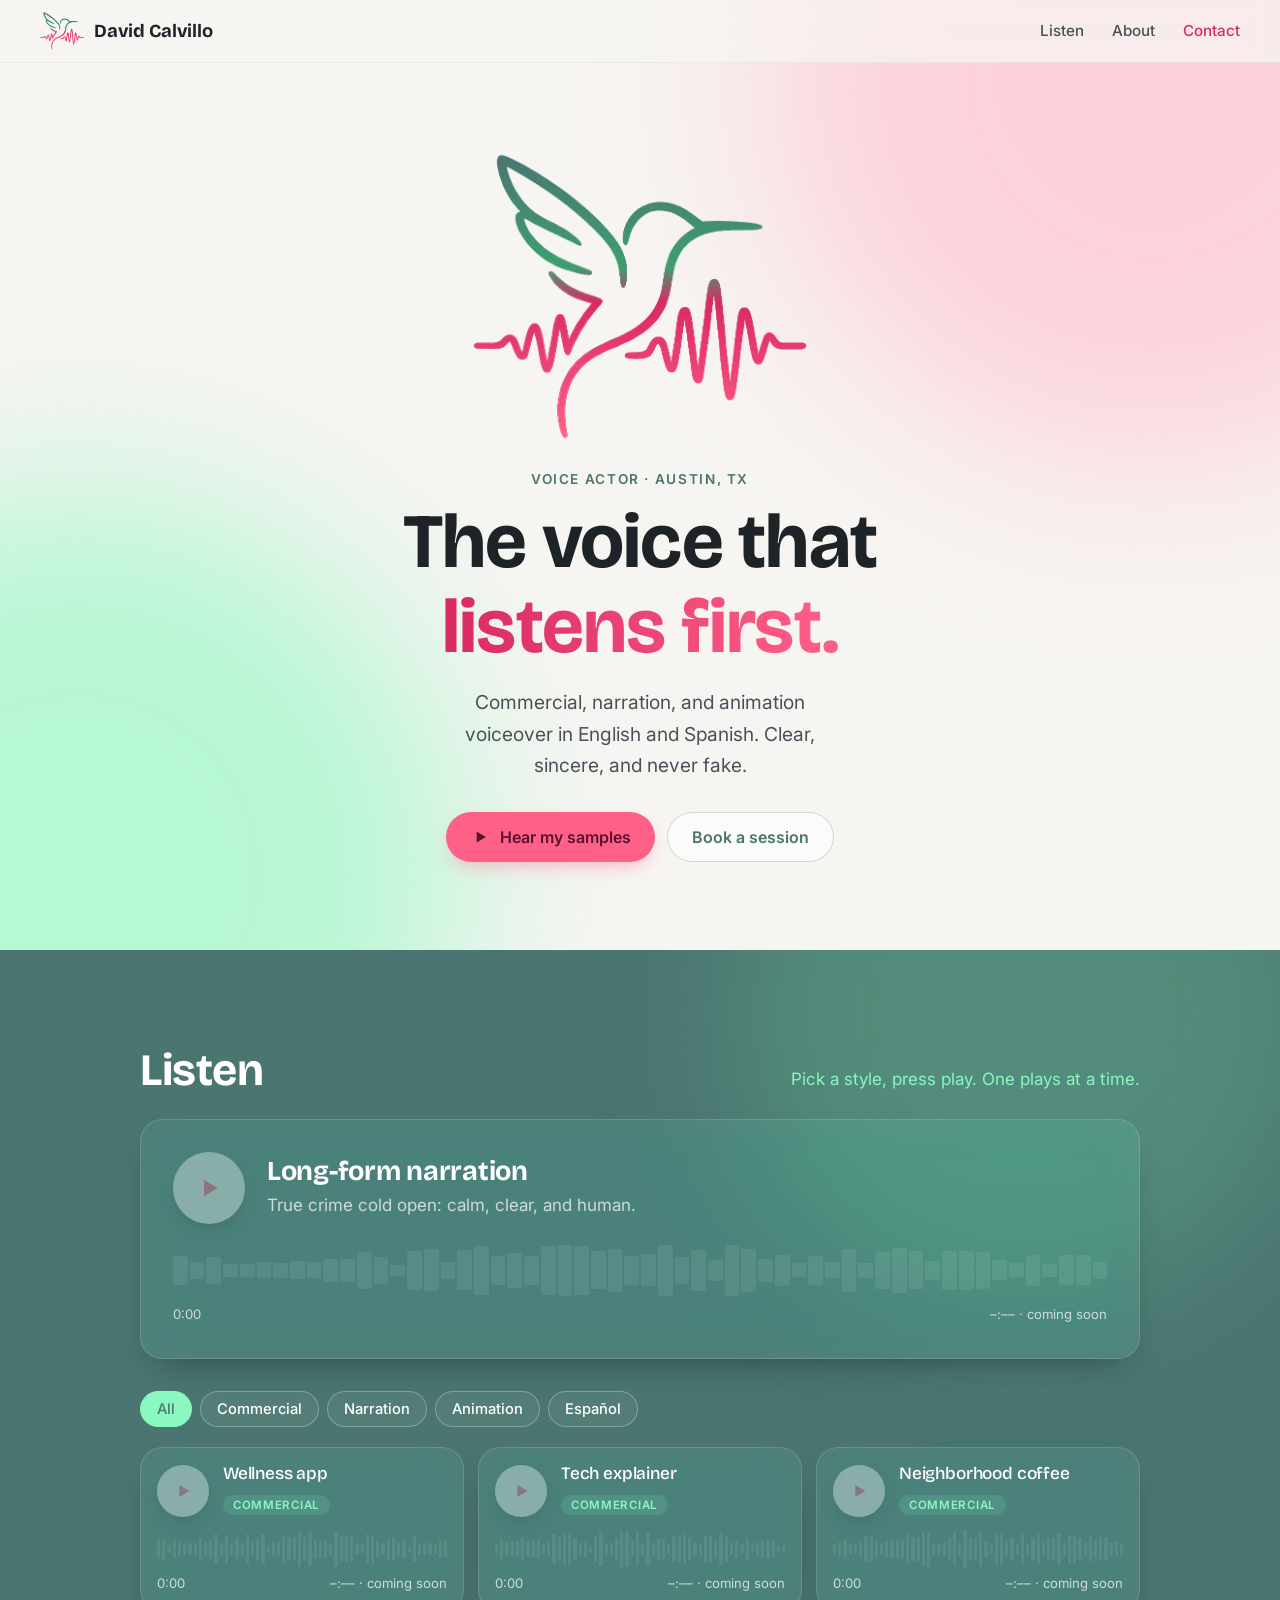
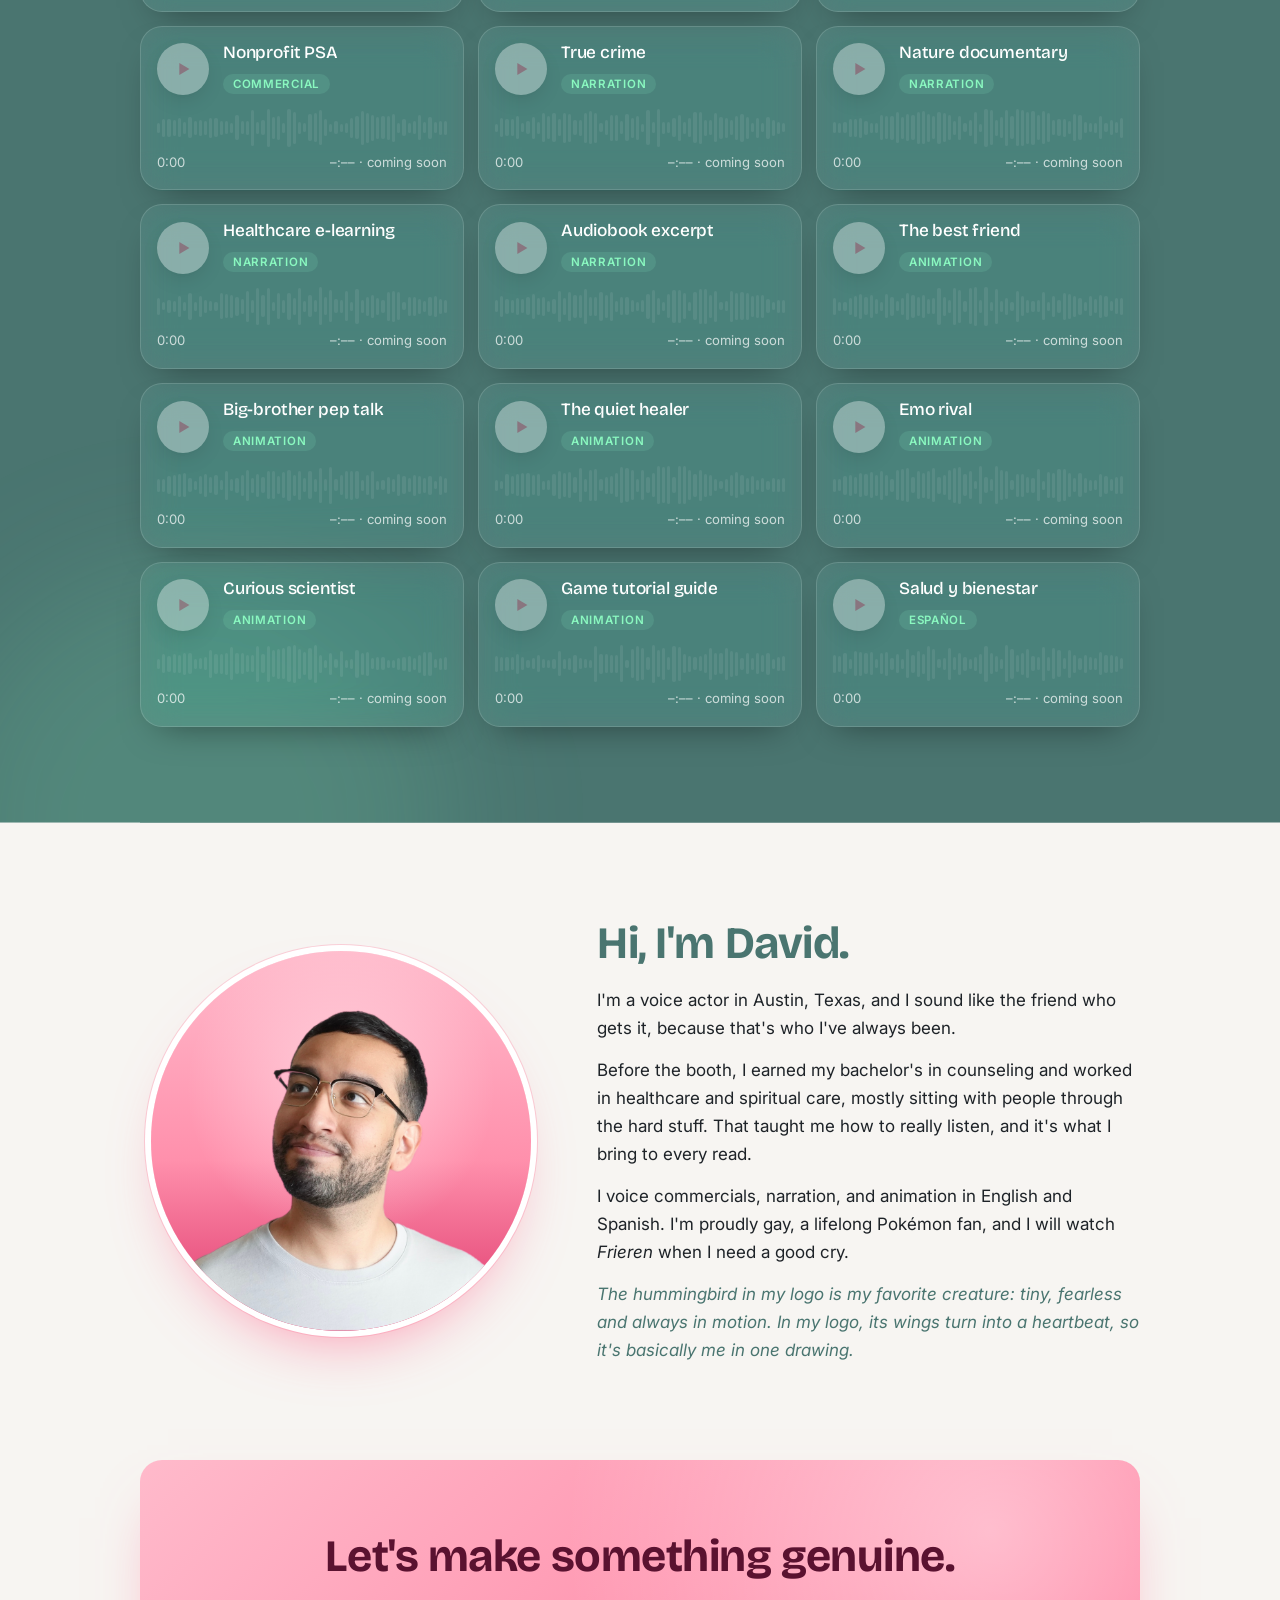
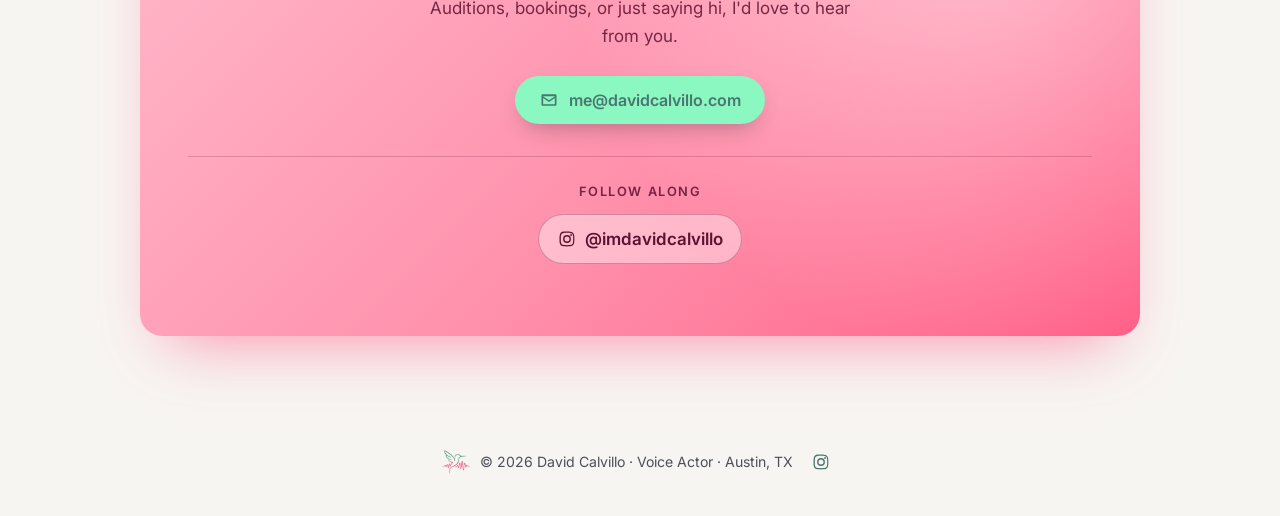
==== index.html @ 7beb2aa4 "First version of website" ====
<!doctype html>
<html lang="en">
<head>
  <meta charset="utf-8">
  <meta name="viewport" content="width=device-width, initial-scale=1">
  <title>David Calvillo | Voice Actor</title>
  <meta name="description" content="David Calvillo is a voice actor in Austin, TX for animation, narration and commercials, in English and Spanish. The voice that listens first.">
  <meta name="theme-color" content="#F7F5F2">
  <link rel="icon" href="images/logo-mask.png">
  <link rel="preconnect" href="https://fonts.googleapis.com">
  <link rel="preconnect" href="https://fonts.gstatic.com" crossorigin>
  <link href="https://fonts.googleapis.com/css2?family=Bricolage+Grotesque:opsz,wght@12..96,500;12..96,700&family=Inter:wght@400;500;600&display=swap" rel="stylesheet">
  <link rel="stylesheet" href="styles.css">
</head>
<body>
  <div class="glow glow-pink" aria-hidden="true"></div>
  <div class="glow glow-green" aria-hidden="true"></div>

  <header class="site-header">
    <a class="brand" href="#top" aria-label="David Calvillo, home">
      <span class="logo logo-small" aria-hidden="true"></span>
      <span class="brand-name">David Calvillo</span>
    </a>
    <nav class="nav" aria-label="Main">
      <a href="#listen">Listen</a>
      <a href="#about">About</a>
      <a href="#contact" class="nav-cta">Contact</a>
    </nav>
  </header>

  <main id="top">
    <!-- HERO -->
    <section class="hero">
      <span class="logo logo-hero" role="img" aria-label="Hummingbird logo whose wings turn into a heartbeat line"></span>
      <p class="eyebrow">Voice actor · <span data-site="location">Austin, TX</span></p>
      <h1>The voice that<br><span class="accent">listens first.</span></h1>
      <p class="lede">Commercial, narration, and animation voiceover in English and Spanish. Clear, sincere, and never fake.</p>
      <div class="hero-actions">
        <a class="btn btn-primary" href="#listen">
          <svg viewBox="0 0 24 24" aria-hidden="true"><path d="M8 5.5v13l11-6.5z"/></svg>
          Hear my samples
        </a>
        <a class="btn btn-ghost" href="#contact">Book a session</a>
      </div>
    </section>

    <!-- LISTEN -->
    <section id="listen" class="section band">
      <div class="section-head">
        <h2>Listen</h2>
        <p>Pick a style, press play. One plays at a time.</p>
      </div>

      <article class="featured glass" id="featured"></article>

      <div class="filters" role="group" aria-label="Filter samples by style" id="filters"></div>
      <ul class="sample-grid" id="sample-grid"></ul>
    </section>

    <!-- ABOUT -->
    <section id="about" class="section about">
      <div class="about-photo">
        <img src="images/headshot-cutout.png" alt="David Calvillo smiling and looking up, wearing glasses and a light gray t-shirt" onerror="this.closest('.about-photo').classList.add('no-photo')">
        <span class="logo logo-photo" aria-hidden="true"></span>
      </div>
      <div class="about-copy">
        <h2>Hi, I'm David.</h2>
        <p>I'm a voice actor in Austin, Texas, and I sound like the friend who gets it, because that's who I've always been.</p>
        <p>Before the booth, I earned my bachelor's in counseling and worked in healthcare and spiritual care, mostly sitting with people through the hard stuff. That taught me how to really listen, and it's what I bring to every read.</p>
        <p>I voice commercials, narration, and animation in English and Spanish. I'm proudly gay, a lifelong Pokémon fan, and I will watch <em>Frieren</em> when I need a good cry.</p>
        <p class="about-note">The hummingbird in my logo is my favorite creature: tiny, fearless and always in motion. In my logo, its wings turn into a heartbeat, so it's basically me in one drawing.</p>
      </div>
    </section>

    <!-- CONTACT -->
    <section id="contact" class="section contact glass">
      <h2>Let's make something genuine.</h2>
      <p>Auditions, bookings, or just saying hi, I'd love to hear from you.</p>
      <a class="btn btn-primary" data-site="email-link" href="mailto:me@davidcalvillo.com">
        <svg viewBox="0 0 24 24" aria-hidden="true"><path d="M3 6.5A1.5 1.5 0 0 1 4.5 5h15A1.5 1.5 0 0 1 21 6.5v11a1.5 1.5 0 0 1-1.5 1.5h-15A1.5 1.5 0 0 1 3 17.5zm2 .9v.3l7 4.6 7-4.6v-.3zM19 9.7l-7 4.6-7-4.6v7.3h14z"/></svg>
        <span data-site="email">me@davidcalvillo.com</span>
      </a>

      <div class="socials">
        <p class="socials-label">Follow along</p>
        <ul class="social-links" id="social-links"></ul>
      </div>
    </section>
  </main>

  <footer class="site-footer">
    <span class="logo logo-tiny" aria-hidden="true"></span>
    <p>© <span id="year"></span> David Calvillo · Voice Actor · <span data-site="location">Austin, TX</span></p>
    <ul class="social-links social-links-icons" id="footer-social-links"></ul>
  </footer>

  <script src="player.js"></script>
</body>
</html>
---- styles.css ----
/* ============ Brand tokens ============ */
/* David's palette: #8AF8C0 seafoam, #70CF9E mid green, #FFBACB blush, #FF90AC mid pink,
   #FF6088 hot pink, with #4A7570 as the one dark green. */
:root {
  --berry: #D92A62;        /* deeper pink for text and thin lines (headline, logo heartbeat) */
  --berry-deep: #B81F51;
  --hot: #FF6088;          /* hot pink */
  --hot-light: #FF90AC;    /* mid pink */
  --rose: #FFBACB;         /* blush */
  --evergreen: #4A7570;    /* the dark green: headings, logo bird */
  --evergreen-deep: #4A7570;
  --sage: #4A7570;
  --mint: #8AF8C0;         /* seafoam */
  --logo-mid: #3E9E70;
  --glow-pink: #FFBACB;
  --glow-green: #8AF8C0;
  --photo-top: #FFBACB;
  --photo-mid: #FF90AC;
  --note-color: #4A7570;
  --frost: #F7F5F2;        /* page background */
  --ink: #1E2328;          /* body text */
  --ink-soft: #4A5058;

  /* Main buttons: hot pink with dark plum text */
  --btn-bg: #FF6088;
  --btn-text: #5A1230;
  --btn-hover: #FF90AC;

  /* Listen band: deep green with seafoam and pink glowing on it */
  --band-bg: #4A7570;
  --band-text: #fff;
  --band-soft: rgba(255, 255, 255, 0.72);
  --band-muted: #8AF8C0;
  --band-card: rgba(255, 255, 255, 0.07);
  --band-card-border: rgba(255, 255, 255, 0.14);
  --band-card-shadow: 0 16px 36px -20px rgba(0, 0, 0, 0.5);
  --band-tag-bg: rgba(138, 248, 192, 0.12);
  --band-play: #FFFFFF;    /* white play buttons with a hot pink icon */
  --band-play-text: #FF6088;
  --band-play-hover: #FFE3EA;
  --band-play-shadow: rgba(0, 0, 0, 0.45);
  --band-bar: rgba(255, 255, 255, 0.22);
  --band-bar-played: #FF90AC;
  --band-chip-bg: rgba(255, 255, 255, 0.06);
  --band-chip-border: rgba(255, 255, 255, 0.28);
  --band-chip-on-bg: #8AF8C0;
  --band-chip-on-text: #4A7570;
  --band-glow-1: rgba(112, 207, 158, 0.25);
  --band-glow-2: rgba(138, 248, 192, 0.14);
  --play-pulse: rgba(255, 96, 136, 0.55);
  --play-pulse-0: rgba(255, 96, 136, 0);

  /* Contact card: blush-to-hot-pink with a seafoam button */
  --contact-bg:
    radial-gradient(circle at 85% 15%, rgba(255, 255, 255, 0.45), transparent 45%),
    linear-gradient(135deg, #FFBACB, #FF90AC 55%, #FF6088);
  --contact-text: #5A1230;
  --contact-soft: rgba(90, 18, 48, 0.85);
  --contact-line: rgba(90, 18, 48, 0.2);
  --contact-btn-bg: #8AF8C0;
  --contact-btn-text: #4A7570;
  --contact-btn-hover: #70CF9E;
  --contact-chip-bg: rgba(255, 255, 255, 0.4);
  --contact-chip-border: rgba(90, 18, 48, 0.3);
  --contact-shadow: rgba(255, 96, 136, 0.7);

  --glass: rgba(255, 255, 255, 0.55);
  --glass-border: rgba(255, 255, 255, 0.85);
  --shadow: 0 10px 30px -12px rgba(74, 117, 112, 0.25), 0 2px 6px -2px rgba(30, 35, 40, 0.06);

  /* Green bird, pink heartbeat. A quick switch keeps pink and green from mixing into mud. */
  --logo-gradient: linear-gradient(180deg, var(--evergreen-deep) 0%, var(--logo-mid) 40%, var(--berry) 52%, var(--hot) 100%);
  --logo-gradient-light: linear-gradient(180deg, #E4F4EC 0%, var(--mint) 40%, var(--hot-light) 52%, #FFA3C6 100%);

  --radius: 22px;
  --font-head: "Bricolage Grotesque", system-ui, sans-serif;
  --font-body: "Inter", system-ui, sans-serif;
  color-scheme: light;
}

*, *::before, *::after { box-sizing: border-box; }
html { scroll-behavior: smooth; overflow-x: clip; }
body {
  margin: 0;
  font-family: var(--font-body);
  font-size: 17px;
  line-height: 1.65;
  color: var(--ink);
  background: var(--frost);
  overflow-x: clip;
}
h1, h2, h3 { font-family: var(--font-head); line-height: 1.1; margin: 0; letter-spacing: -0.01em; }
a { color: var(--evergreen); }
:focus-visible { outline: 3px solid var(--berry); outline-offset: 3px; border-radius: 8px; }

/* Soft pink + green glows behind the glass */
.glow {
  position: fixed; z-index: -1; pointer-events: none;
  width: 60vmax; height: 60vmax; border-radius: 50%;
  filter: blur(90px); opacity: 0.6;
}
.glow-pink  { background: var(--glow-pink); top: -24vmax; right: -20vmax; }
.glow-green { background: var(--glow-green); bottom: -28vmax; left: -24vmax; }

.glass {
  background: var(--glass);
  border: 1px solid var(--glass-border);
  border-radius: var(--radius);
  box-shadow: var(--shadow);
  backdrop-filter: blur(18px) saturate(140%);
  -webkit-backdrop-filter: blur(18px) saturate(140%);
}

/* ============ Logo (the hummingbird, recolored to the brand) ============ */
.logo {
  display: inline-block;
  aspect-ratio: 701 / 600;
  background: var(--logo-gradient);
  -webkit-mask: url("images/logo-mask.png") center / contain no-repeat;
          mask: url("images/logo-mask.png") center / contain no-repeat;
}
.logo-small { width: 44px; }
.logo-tiny  { width: 28px; opacity: 0.8; }
.logo-hero  { width: min(340px, 72vw); filter: drop-shadow(0 10px 24px rgba(255, 96, 136, 0.25)); }

/* Line "draws" in, then one gentle pulse */
@media (prefers-reduced-motion: no-preference) {
  .logo-hero { animation: draw 1.6s cubic-bezier(.6,.1,.3,1) both, beat 0.9s ease-in-out 1.7s 1; }
  @keyframes draw { from { clip-path: inset(0 100% 0 0); } to { clip-path: inset(0 0 0 0); } }
  @keyframes beat { 0%,100% { transform: scale(1); } 20% { transform: scale(1.05); } 40% { transform: scale(0.99); } 60% { transform: scale(1.03); } }
}

/* ============ Header ============ */
.site-header {
  position: sticky; top: 0; z-index: 10;
  display: flex; align-items: center; justify-content: space-between; gap: 16px;
  padding: 12px clamp(16px, 4vw, 40px);
  background: rgba(247, 245, 242, 0.72);
  backdrop-filter: blur(14px);
  -webkit-backdrop-filter: blur(14px);
  border-bottom: 1px solid rgba(74, 117, 112, 0.08);
}
.brand { display: flex; align-items: center; gap: 10px; text-decoration: none; color: var(--ink); }
.brand-name { font-family: var(--font-head); font-weight: 700; font-size: 1.15rem; }
.nav { display: flex; align-items: center; gap: clamp(10px, 3vw, 28px); }
.nav a { text-decoration: none; color: var(--ink-soft); font-weight: 500; font-size: 0.95rem; }
.nav a:hover { color: var(--berry); }
.nav .nav-cta { color: var(--berry); }
@media (max-width: 480px) {
  .brand-name { display: none; }
}

/* ============ Layout ============ */
main { max-width: 1080px; margin: 0 auto; padding: 0 clamp(16px, 4vw, 40px); }
.section { padding: clamp(56px, 9vw, 96px) 0; scroll-margin-top: 40px; }
.section-head { display: flex; flex-wrap: wrap; align-items: baseline; justify-content: space-between; gap: 8px 24px; margin-bottom: 24px; }
.section-head h2, .about h2, .contact h2 { font-size: clamp(2rem, 5vw, 2.8rem); color: var(--evergreen); }
.section-head p { margin: 0; color: var(--ink-soft); }

/* ============ Hero ============ */
.hero { text-align: center; padding: clamp(40px, 8vw, 88px) 0 clamp(24px, 4vw, 40px); }
.eyebrow { margin: 18px 0 10px; font-weight: 600; font-size: 0.85rem; letter-spacing: 0.12em; text-transform: uppercase; color: var(--sage); }
.hero h1 { font-size: clamp(2.6rem, 8vw, 4.8rem); font-weight: 700; color: var(--ink); }
.hero h1 .accent {
  color: var(--berry);
  background: linear-gradient(90deg, var(--berry), var(--hot));
  -webkit-background-clip: text; background-clip: text;
  -webkit-text-fill-color: transparent;
}
.lede { max-width: 34ch; margin: 18px auto 30px; font-size: clamp(1.05rem, 2.2vw, 1.2rem); color: var(--ink-soft); }
.hero-actions { display: flex; flex-wrap: wrap; justify-content: center; gap: 12px; }

/* ============ Buttons ============ */
.btn {
  display: inline-flex; align-items: center; gap: 10px;
  padding: 14px 24px; border-radius: 999px;
  font: 600 1rem var(--font-body); text-decoration: none;
  transition: transform .15s ease, background .15s ease, box-shadow .15s ease;
}
.btn svg { width: 20px; height: 20px; fill: currentColor; }
.btn-primary { background: var(--btn-bg); color: var(--btn-text); box-shadow: 0 8px 20px -8px rgba(255, 96, 136, 0.6); }
.btn-primary:hover { background: var(--btn-hover); transform: translateY(-1px); }
.btn-ghost { color: var(--evergreen); background: var(--glass); border: 1px solid rgba(74, 117, 112, 0.25); }
.btn-ghost:hover { border-color: var(--evergreen); transform: translateY(-1px); }

/* ============ Player ============ */
.play {
  flex: none; display: grid; place-items: center;
  width: 52px; height: 52px; border: 0; border-radius: 50%;
  background: var(--berry); color: #fff; cursor: pointer;
  box-shadow: 0 6px 16px -6px rgba(255, 96, 136, 0.7);
  transition: transform .15s ease, background .15s ease;
}
.play:hover { background: var(--berry-deep); transform: scale(1.06); }
.play svg { width: 22px; height: 22px; fill: currentColor; }
.play .i-pause { display: none; }
.is-playing .play .i-play { display: none; }
.is-playing .play .i-pause { display: block; }
@media (prefers-reduced-motion: no-preference) {
  .is-playing .play { animation: pulse 1.1s ease-in-out infinite; }
  @keyframes pulse { 0%,100% { box-shadow: 0 0 0 0 var(--play-pulse); } 50% { box-shadow: 0 0 0 10px var(--play-pulse-0); } }
}

.wave {
  display: flex; align-items: center; gap: 2px;
  height: 40px; width: 100%; cursor: pointer; padding: 0; border: 0; background: none;
}
.wave span {
  flex: 1; min-width: 2px; border-radius: 2px;
  background: rgba(74, 117, 112, 0.22);
  transition: background .1s linear;
}
.wave span.played { background: var(--berry); }

.meta { display: flex; justify-content: space-between; gap: 12px; font-size: 0.82rem; color: var(--ink-soft); }
.tag {
  font-size: 0.72rem; font-weight: 600; letter-spacing: 0.06em; text-transform: uppercase;
  color: var(--evergreen); background: rgba(74, 117, 112, 0.14);
  padding: 3px 10px; border-radius: 999px;
}
.missing .wave, .missing .play { opacity: 0.35; pointer-events: none; }
.missing .time::after { content: " · coming soon"; }

/* Featured (long narration) */
.featured { display: grid; grid-template-columns: auto 1fr; gap: 18px 22px; align-items: center; padding: clamp(20px, 4vw, 32px); margin-bottom: 32px; }
.featured .play { width: 72px; height: 72px; }
.featured .play svg { width: 30px; height: 30px; }
.featured h3 { font-size: clamp(1.35rem, 3vw, 1.7rem); }
.featured p { margin: 4px 0 0; color: var(--ink-soft); }
.featured .player-row { grid-column: 1 / -1; display: grid; gap: 6px; }
.featured .wave { height: 56px; }

/* Filters */
.filters { display: flex; flex-wrap: wrap; gap: 8px; margin-bottom: 20px; }
.chip {
  border: 1px solid rgba(74, 117, 112, 0.22); background: var(--glass);
  color: var(--evergreen); font: 500 0.92rem var(--font-body);
  padding: 8px 16px; border-radius: 999px; cursor: pointer;
}
.chip:hover { border-color: var(--evergreen); }
.chip[aria-pressed="true"] { background: var(--evergreen); color: #fff; border-color: var(--evergreen); }

/* Sample grid */
.sample-grid {
  list-style: none; margin: 0; padding: 0;
  display: grid; gap: 14px;
  grid-template-columns: repeat(auto-fill, minmax(min(100%, 300px), 1fr));
}
.card { display: grid; grid-template-columns: auto 1fr; gap: 12px 14px; align-items: center; padding: 16px; transition: transform .15s ease, box-shadow .15s ease; }
.card:hover { transform: translateY(-2px); }
.card h3 { font-size: 1.08rem; font-weight: 500; }
.card .card-top { display: grid; gap: 6px; min-width: 0; }
.card .player-row { grid-column: 1 / -1; display: grid; gap: 4px; }
.card.is-playing, .featured.is-playing { border-color: rgba(255, 96, 136, 0.45); box-shadow: 0 12px 34px -12px rgba(255, 96, 136, 0.4); }
.card[hidden] { display: none; }

/* ============ Listen: full-width band ============ */
/* Colors come from --band-* tokens so a palette can make it deep or light. */
.band {
  position: relative; color: var(--band-text);
  background: var(--band-bg);
  /* stretch the background edge to edge while content stays centered */
  box-shadow: 0 0 0 100vmax var(--band-bg);
  clip-path: inset(0 -100vmax);
  margin-top: clamp(24px, 4vw, 48px);
}
.band::before, .band::after {
  content: ""; position: absolute; pointer-events: none; border-radius: 50%; filter: blur(70px);
}
.band::before { width: 46vmax; height: 46vmax; top: -18vmax; right: -14vmax; background: var(--band-glow-1); }
.band::after  { width: 40vmax; height: 40vmax; bottom: -20vmax; left: -16vmax; background: var(--band-glow-2); }
.band > * { position: relative; z-index: 1; }
.band .section-head h2 { color: var(--band-text); }
.band .section-head p { color: var(--band-muted); }

.band .glass {
  background: var(--band-card);
  border-color: var(--band-card-border);
  box-shadow: var(--band-card-shadow);
}
.band .featured p, .band .meta { color: var(--band-soft); }
.band .tag { color: var(--band-muted); background: var(--band-tag-bg); }
.band .play { color: var(--band-play-text); background: var(--band-play); box-shadow: 0 8px 22px -6px var(--band-play-shadow); }
.band .play:hover { background: var(--band-play-hover); }
.band .wave span { background: var(--band-bar); }
.band .wave span.played { background: var(--band-bar-played); }
.band .chip { color: var(--band-text); background: var(--band-chip-bg); border-color: var(--band-chip-border); }
.band .chip:hover { border-color: var(--band-text); }
.band .chip[aria-pressed="true"] { background: var(--band-chip-on-bg); color: var(--band-chip-on-text); border-color: var(--band-chip-on-bg); }
.band .card.is-playing, .band .featured.is-playing {
  border-color: var(--band-bar-played);
  box-shadow: 0 0 0 1px var(--band-bar-played), 0 18px 40px -16px var(--band-play-shadow);
}
.band :focus-visible { outline-color: var(--band-bar-played); }

/* ============ About ============ */
.about { display: grid; gap: clamp(28px, 5vw, 56px); align-items: center; grid-template-columns: minmax(0, 1fr); }
@media (min-width: 760px) { .about { grid-template-columns: 0.85fr 1.15fr; } }
/* Circle frame; the cutout photo sits on a brand-pink gradient */
.about-photo {
  position: relative; aspect-ratio: 1; max-width: 380px; width: 100%; margin: 0 auto;
  border-radius: 50%; overflow: hidden;
  background:
    radial-gradient(circle at 50% 36%, rgba(255, 255, 255, 0.45), transparent 50%),
    linear-gradient(180deg, var(--photo-top) 0%, var(--photo-mid) 55%, var(--berry) 105%);
  box-shadow: 0 0 0 6px #fff, 0 0 0 7px rgba(255, 96, 136, 0.25), 0 30px 60px -24px rgba(255, 96, 136, 0.65);
}
.about-photo img {
  width: 100%; height: 100%; object-fit: cover; object-position: 50% 100%; display: block;
  transform: scale(1.0); transform-origin: 46% 100%;
}
.about-photo .logo-photo { display: none; position: absolute; inset: 0; margin: auto; width: 62%; }
.about-photo.no-photo img { display: none; }
.about-photo.no-photo .logo-photo { display: block; }
.about-copy p { margin: 14px 0 0; }
.about-copy h2 + p { margin-top: 18px; }
.about-note { color: var(--note-color); font-style: italic; }

/* ============ Contact ============ */
/* A bold pink card to end on */
.contact {
  text-align: center; color: var(--contact-text);
  padding: clamp(40px, 6vw, 72px) clamp(20px, 5vw, 48px); margin: 0 0 clamp(48px, 8vw, 80px);
  background: var(--contact-bg);
  border: 0;
  box-shadow: 0 30px 60px -28px var(--contact-shadow);
}
.contact h2 { color: var(--contact-text); }
.contact p { margin: 12px auto 26px; color: var(--contact-soft); max-width: 40ch; }
.contact .btn { max-width: 100%; }
.contact .btn span { overflow: hidden; text-overflow: ellipsis; }
.contact .btn-primary { background: var(--contact-btn-bg); color: var(--contact-btn-text); box-shadow: 0 10px 24px -10px rgba(30, 35, 40, 0.4); }
.contact .btn-primary:hover { background: var(--contact-btn-hover); }

/* Socials */
.socials { margin-top: 32px; padding-top: 24px; border-top: 1px solid var(--contact-line); }
.socials .socials-label { margin: 0 auto 12px; font-size: 0.8rem; font-weight: 600; letter-spacing: 0.12em; text-transform: uppercase; color: var(--contact-soft); }
.contact .social-links a { color: var(--contact-text); background: var(--contact-chip-bg); border-color: var(--contact-chip-border); }
.contact .social-links a:hover { color: var(--contact-text); background: var(--contact-chip-bg); border-color: var(--contact-text); }
.social-links { list-style: none; margin: 0; padding: 0; display: flex; flex-wrap: wrap; justify-content: center; gap: 10px; }
.social-links a {
  display: inline-flex; align-items: center; gap: 8px;
  padding: 10px 18px; border-radius: 999px;
  color: var(--evergreen); text-decoration: none; font-weight: 600;
  background: var(--glass); border: 1px solid rgba(74, 117, 112, 0.22);
  transition: border-color .15s ease, color .15s ease, transform .15s ease;
}
.social-links a:hover { color: var(--berry); border-color: var(--berry); transform: translateY(-1px); }
.social-links svg { width: 20px; height: 20px; fill: currentColor; }
.social-links-icons a { padding: 8px; border: 0; background: none; }

/* ============ Footer ============ */
.site-footer {
  display: flex; flex-wrap: wrap; align-items: center; justify-content: center; gap: 10px;
  padding: 28px 16px 36px; color: var(--ink-soft); font-size: 0.88rem; text-align: center;
}
.site-footer p { margin: 0; }

@media (prefers-reduced-motion: reduce) {
  html { scroll-behavior: auto; }
  *, *::before, *::after { transition: none !important; }
}
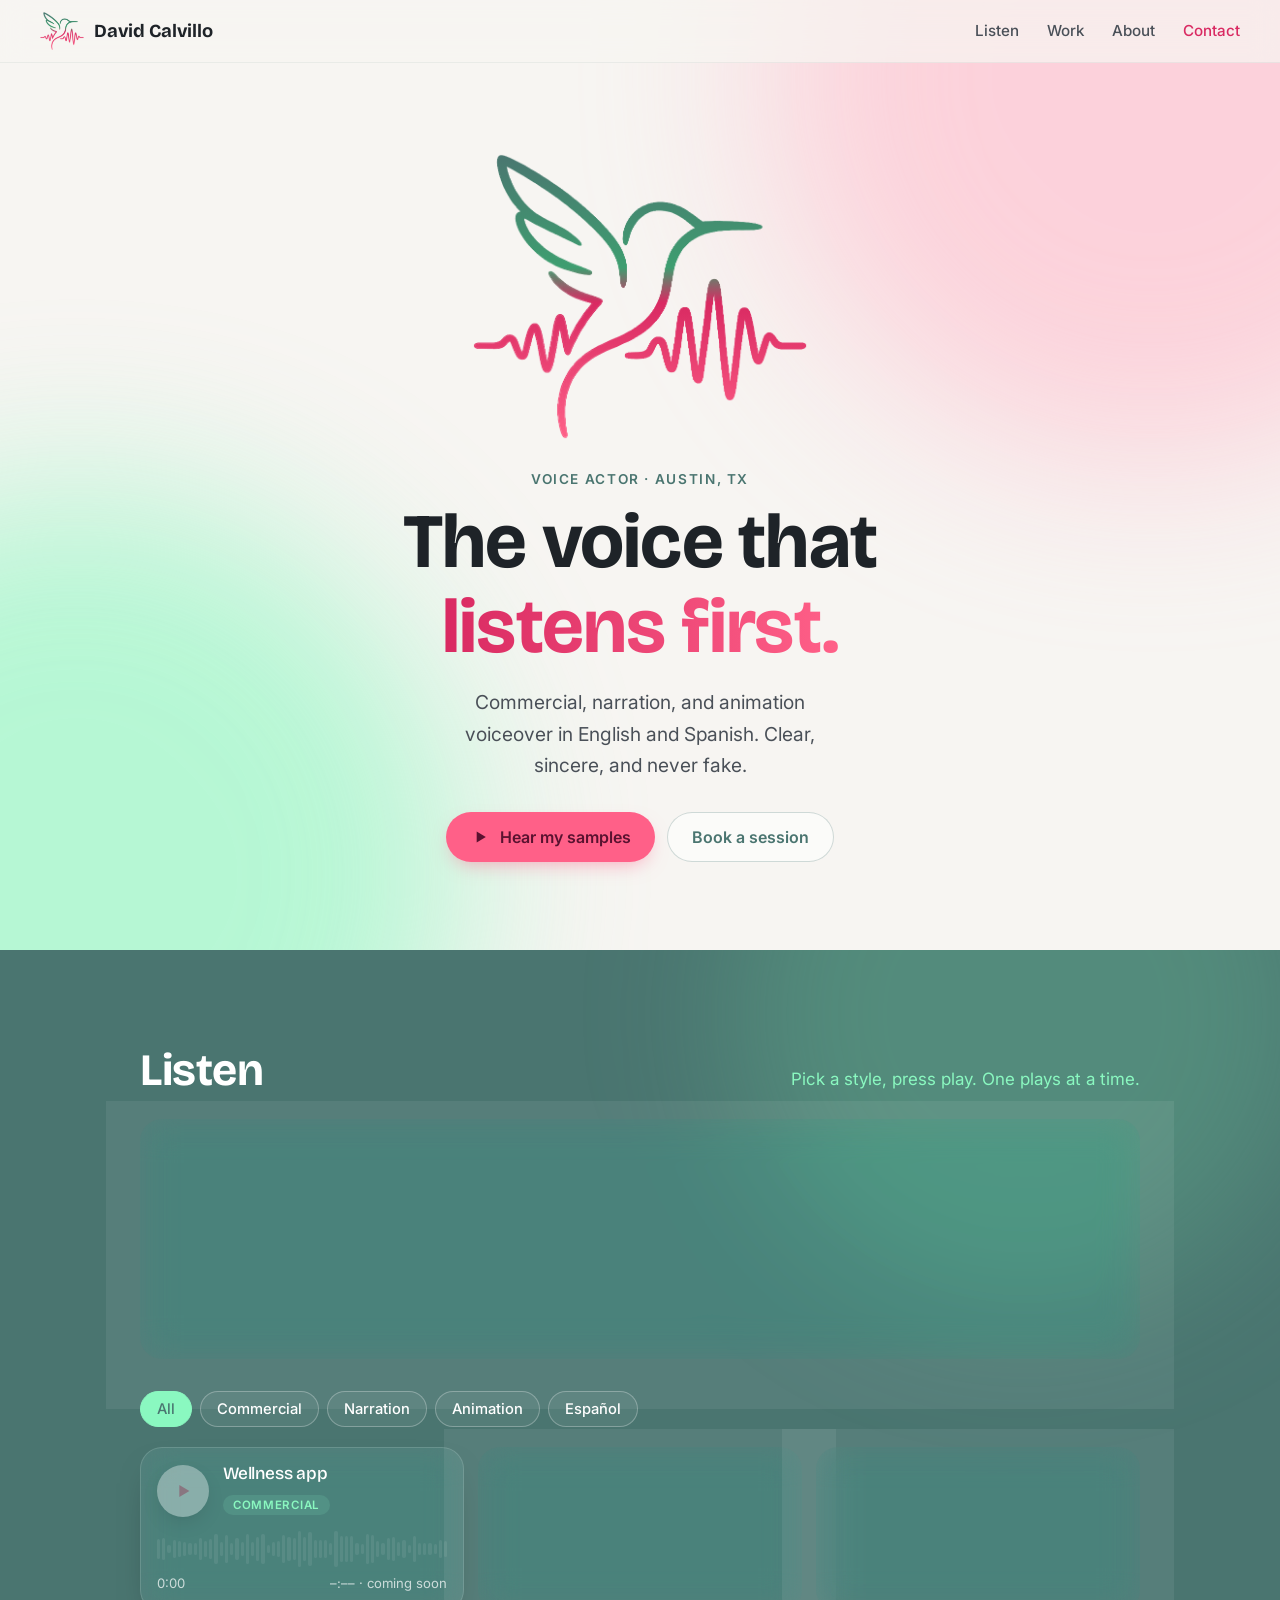
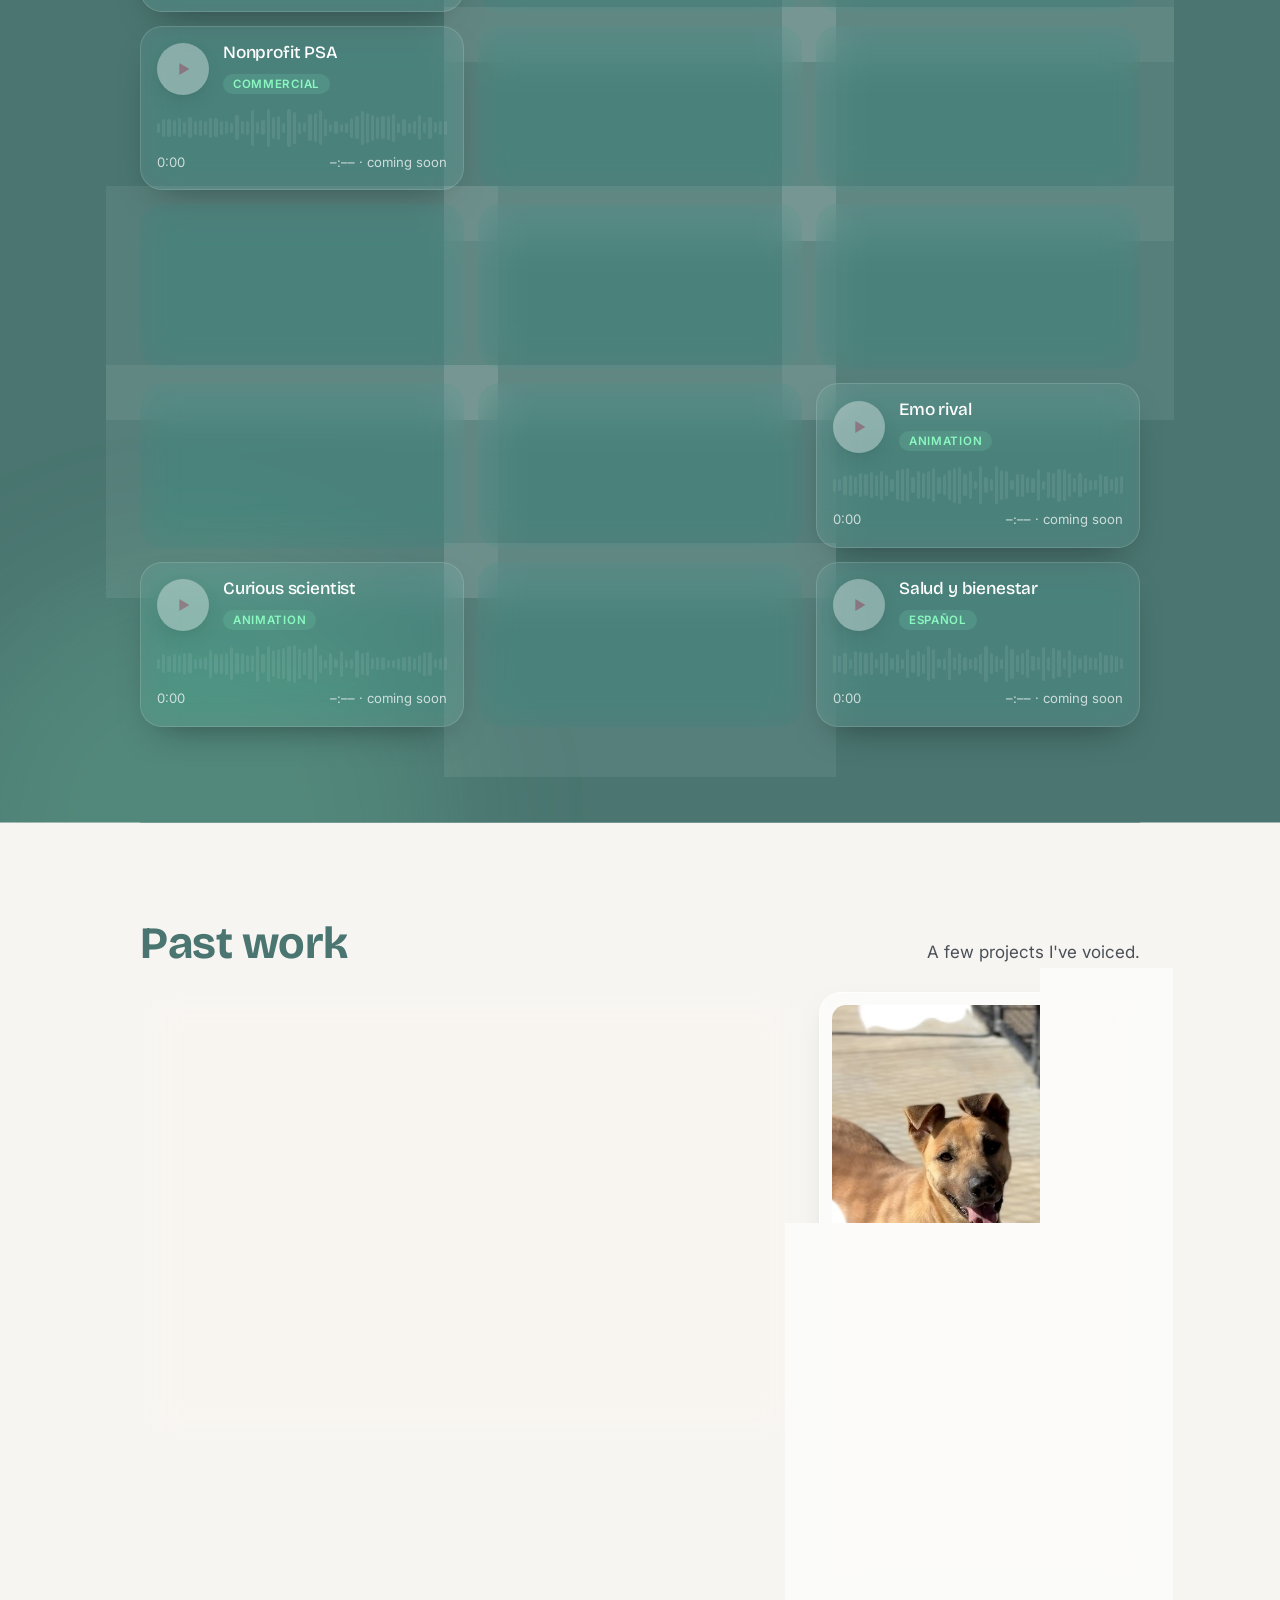
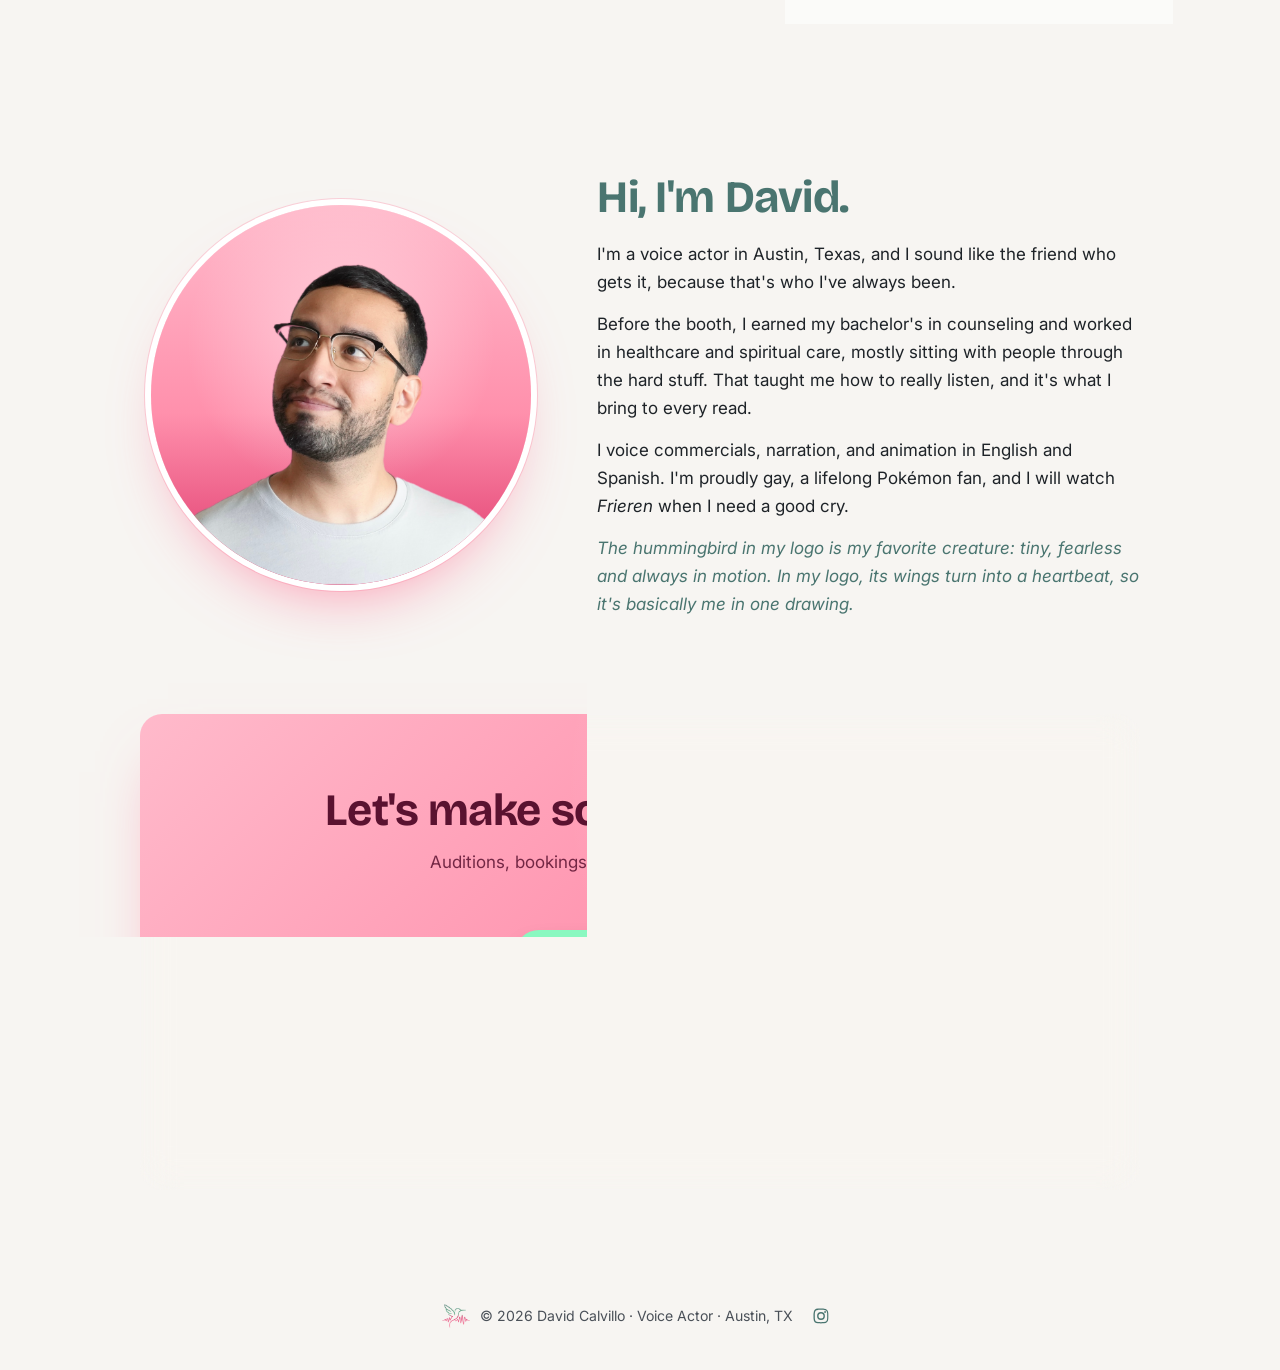
==== commit 02ac9a55: "Add Past work section with YouTube and foster pets videos - New Past work section between Listen and" ====
--- a/index.html
+++ b/index.html
@@ -23,6 +23,7 @@
     </a>
     <nav class="nav" aria-label="Main">
       <a href="#listen">Listen</a>
+      <a href="#work">Work</a>
       <a href="#about">About</a>
       <a href="#contact" class="nav-cta">Contact</a>
     </nav>
@@ -55,6 +56,15 @@
 
       <div class="filters" role="group" aria-label="Filter samples by style" id="filters"></div>
       <ul class="sample-grid" id="sample-grid"></ul>
+    </section>
+
+    <!-- PAST WORK -->
+    <section id="work" class="section work">
+      <div class="section-head">
+        <h2>Past work</h2>
+        <p>A few projects I've voiced.</p>
+      </div>
+      <ul class="work-grid" id="work-grid"></ul>
     </section>
 
     <!-- ABOUT -->
--- a/styles.css
+++ b/styles.css
@@ -293,6 +293,42 @@
 }
 .band :focus-visible { outline-color: var(--band-bar-played); }
 
+/* ============ Past work ============ */
+.work .section-head h2 { color: var(--evergreen); }
+.work-grid {
+  list-style: none; margin: 0; padding: 0;
+  display: grid; gap: 18px; align-items: start;
+  grid-template-columns: minmax(0, 1fr);
+}
+/* Wide YouTube videos take two columns, vertical videos one, so they sit side by side */
+@media (min-width: 720px) {
+  .work-grid { grid-template-columns: repeat(3, minmax(0, 1fr)); }
+  .work-item.wide { grid-column: span 2; }
+}
+.work-item { padding: 12px; display: grid; gap: 12px; }
+.work-media {
+  display: block; width: 100%; border: 0; border-radius: 14px;
+  background: var(--ink); overflow: hidden;
+}
+.wide .work-media { aspect-ratio: 16 / 9; }
+.tall .work-media { aspect-ratio: 9 / 16; width: min(100%, 315px); margin: 0 auto; object-fit: cover; }
+.work-text { padding: 0 6px 6px; }
+.work-text h3 { font-size: 1.12rem; font-weight: 600; }
+.work-text p { margin: 4px 0 0; font-size: 0.92rem; color: var(--ink-soft); }
+
+/* YouTube thumbnail that turns into the player on click */
+.yt { position: relative; padding: 0; cursor: pointer; }
+.yt img { width: 100%; height: 100%; object-fit: cover; display: block; transition: transform .3s ease; }
+.yt:hover img { transform: scale(1.03); }
+.yt-play {
+  position: absolute; inset: 0; margin: auto; width: 68px; height: 68px;
+  display: grid; place-items: center; border-radius: 50%;
+  background: var(--band-play); color: var(--band-play-text);
+  box-shadow: 0 10px 26px -8px rgba(0, 0, 0, 0.5);
+}
+.yt-play svg { width: 28px; height: 28px; fill: currentColor; margin-left: 3px; }
+.yt-play .i-pause { display: none; }
+
 /* ============ About ============ */
 .about { display: grid; gap: clamp(28px, 5vw, 56px); align-items: center; grid-template-columns: minmax(0, 1fr); }
 @media (min-width: 760px) { .about { grid-template-columns: 0.85fr 1.15fr; } }
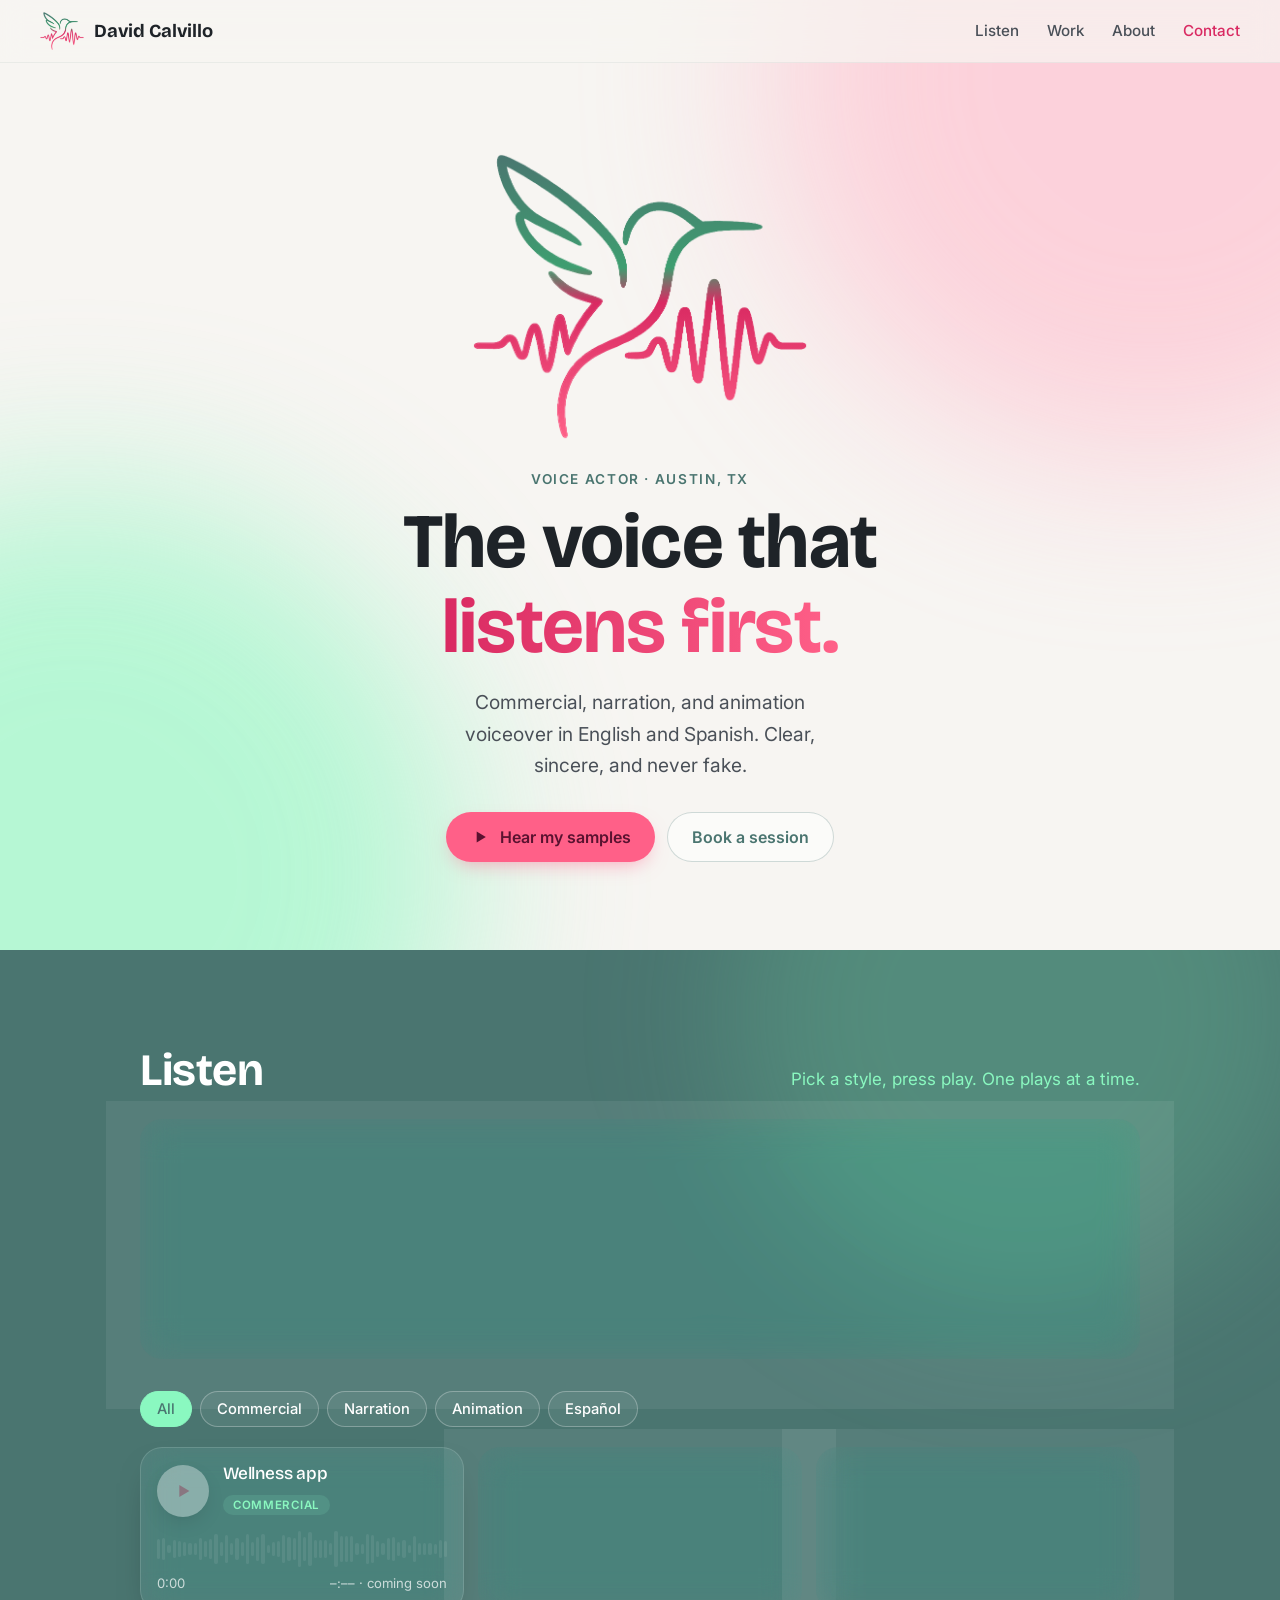
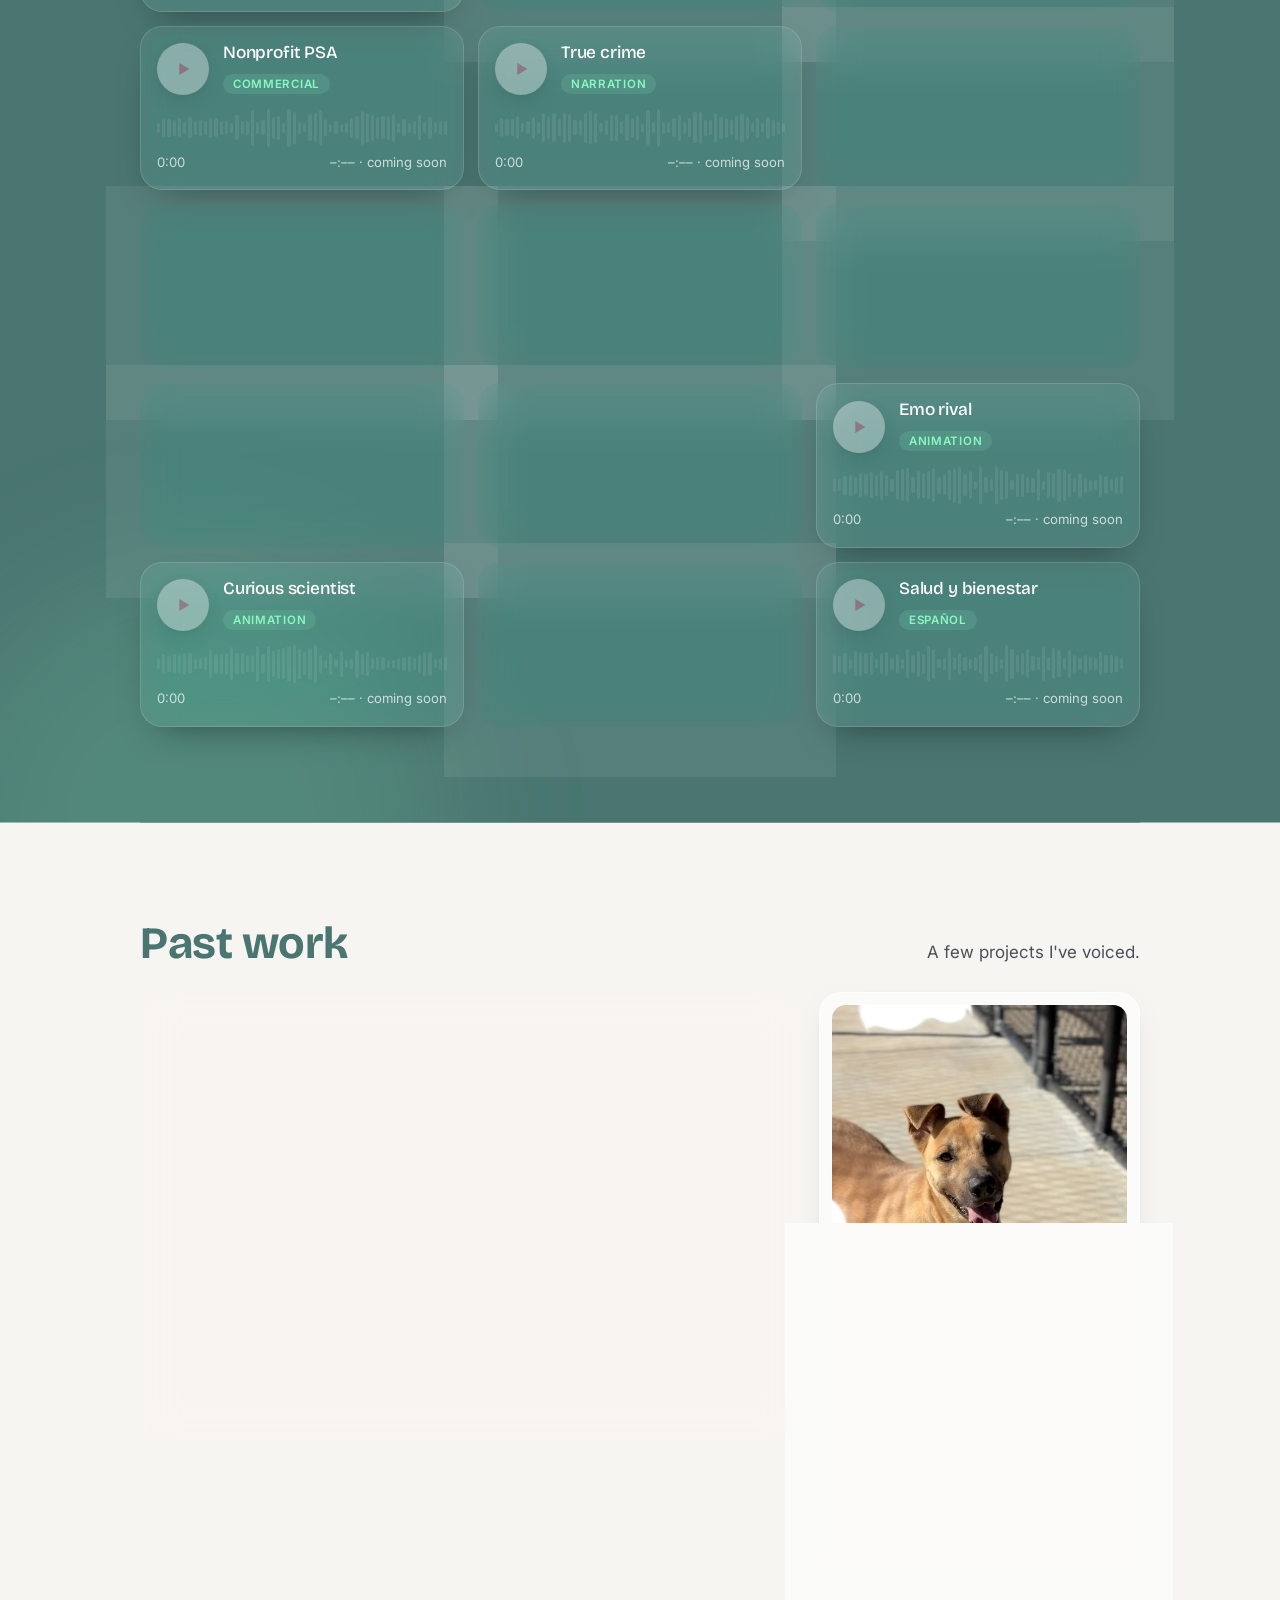
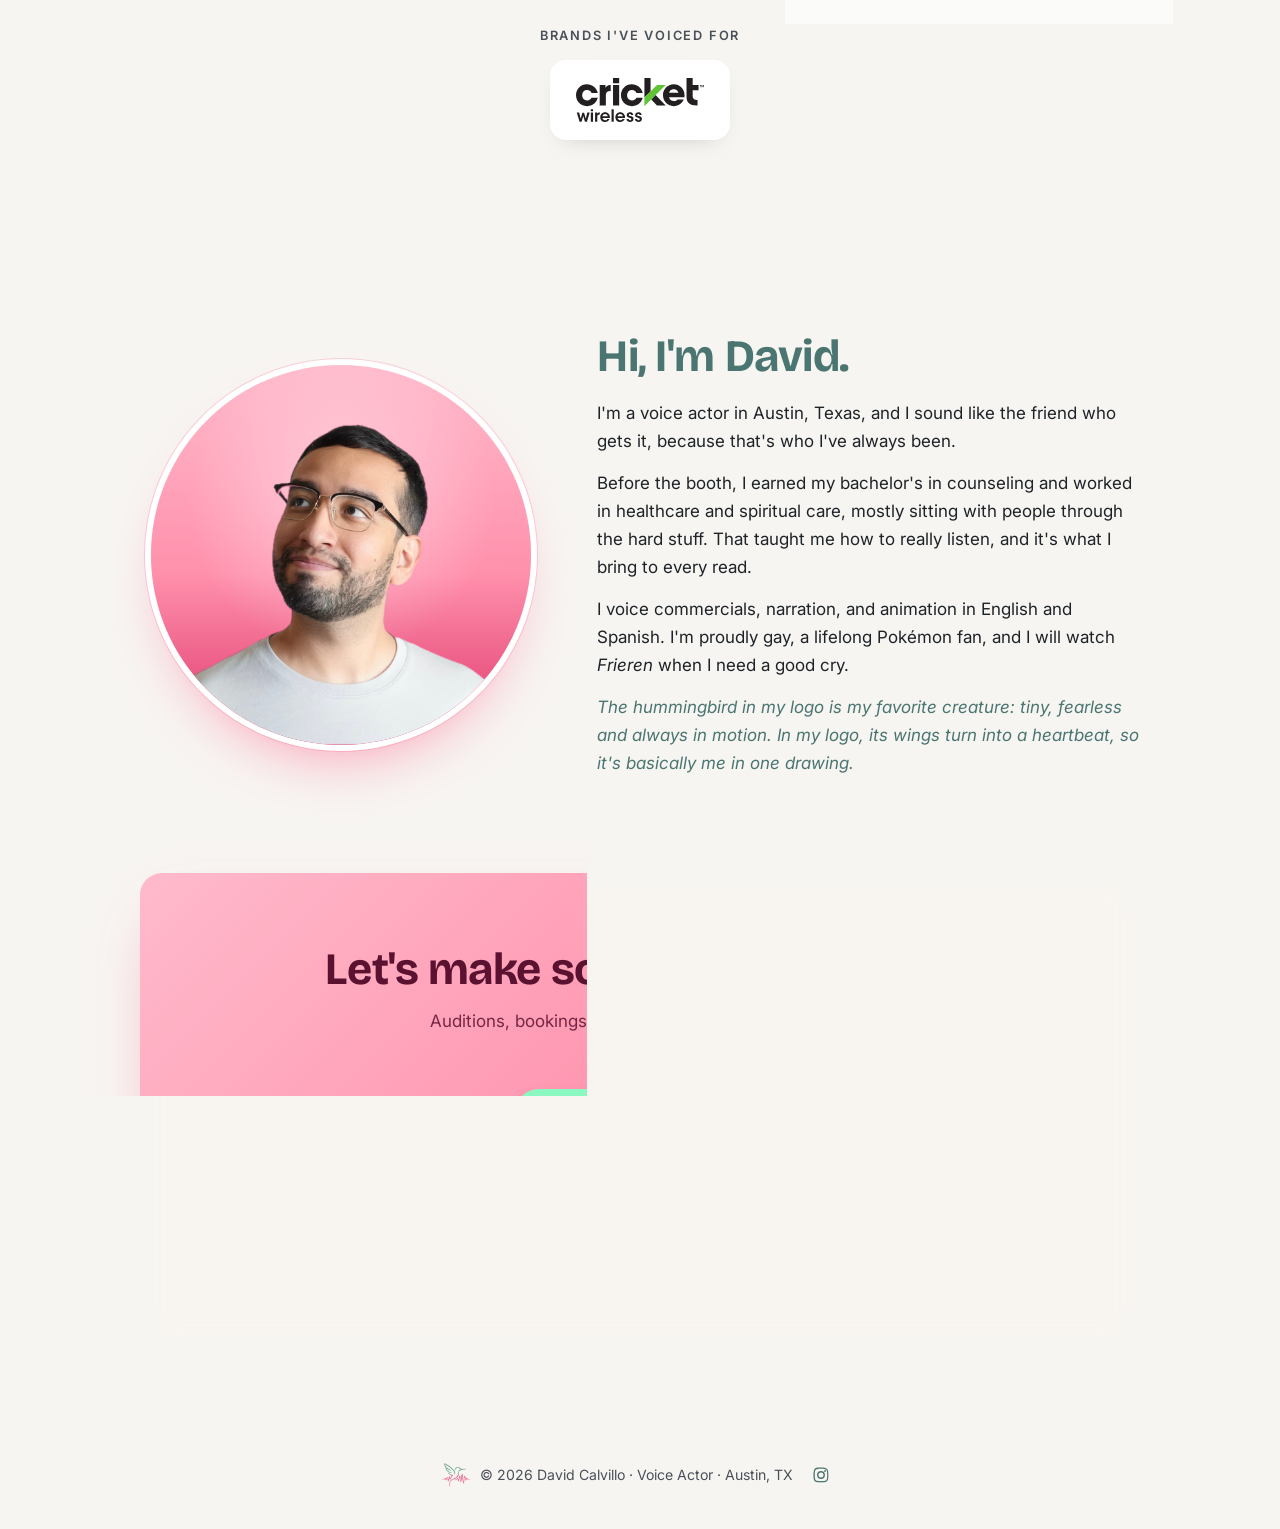
==== commit 6a8db3af: "Add brands row to Past work with Cricket Wireless logo Co-Authored-By: Claude Opus 5.5 <noreply@anth" ====
--- a/index.html
+++ b/index.html
@@ -65,6 +65,11 @@
         <p>A few projects I've voiced.</p>
       </div>
       <ul class="work-grid" id="work-grid"></ul>
+
+      <div class="brands" id="brands" hidden>
+        <p class="brands-label">Brands I've voiced for</p>
+        <ul class="brand-logos" id="brand-logos"></ul>
+      </div>
     </section>
 
     <!-- ABOUT -->
--- a/styles.css
+++ b/styles.css
@@ -329,6 +329,23 @@
 .yt-play svg { width: 28px; height: 28px; fill: currentColor; margin-left: 3px; }
 .yt-play .i-pause { display: none; }
 
+/* Brands row under the videos */
+.brands { margin-top: clamp(28px, 4vw, 44px); text-align: center; }
+.brands-label {
+  margin: 0 0 14px; font-size: 0.8rem; font-weight: 600;
+  letter-spacing: 0.14em; text-transform: uppercase; color: var(--ink-soft);
+}
+.brand-logos {
+  list-style: none; margin: 0; padding: 0;
+  display: flex; flex-wrap: wrap; justify-content: center; gap: 14px;
+}
+.brand-logos li {
+  display: grid; place-items: center; padding: 18px 26px;
+  background: #fff; border-radius: 16px;
+  box-shadow: 0 8px 24px -14px rgba(0, 0, 0, 0.25);
+}
+.brand-logos img { display: block; height: 44px; width: auto; max-width: 180px; object-fit: contain; }
+
 /* ============ About ============ */
 .about { display: grid; gap: clamp(28px, 5vw, 56px); align-items: center; grid-template-columns: minmax(0, 1fr); }
 @media (min-width: 760px) { .about { grid-template-columns: 0.85fr 1.15fr; } }
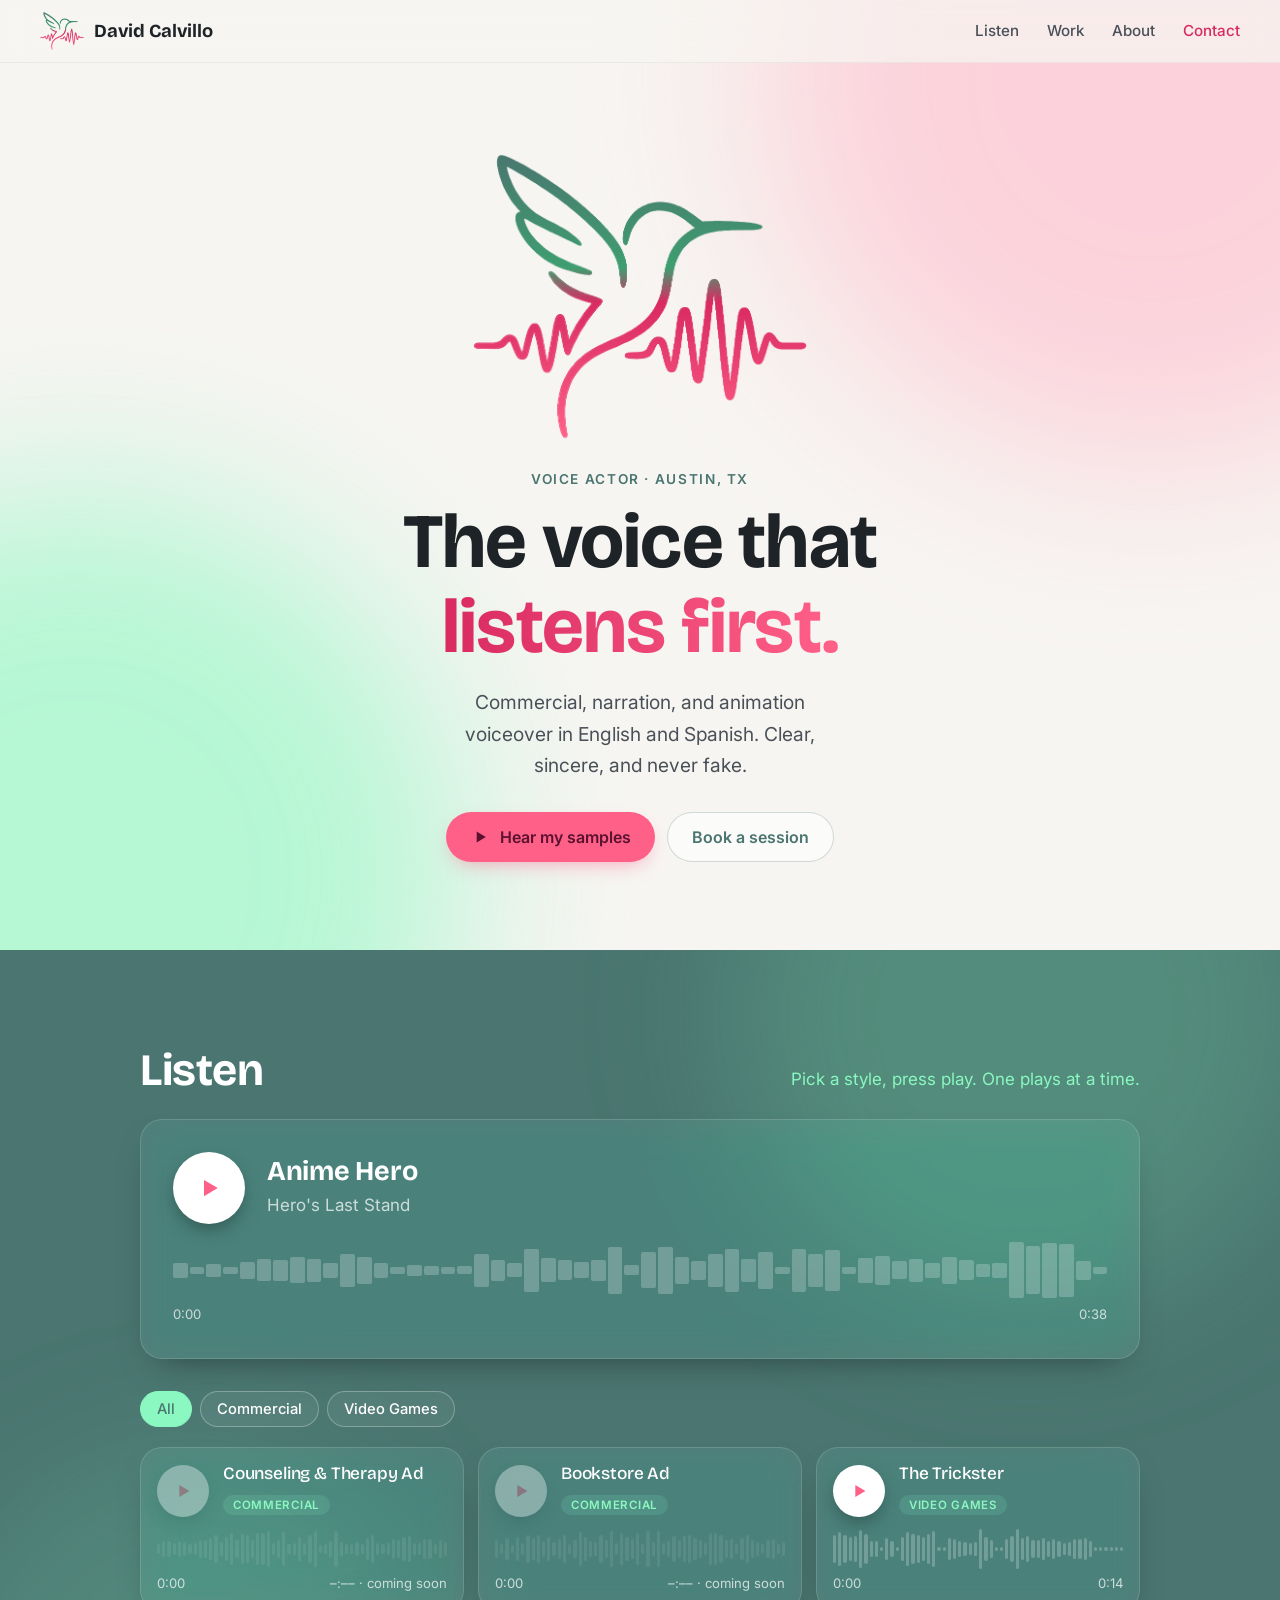
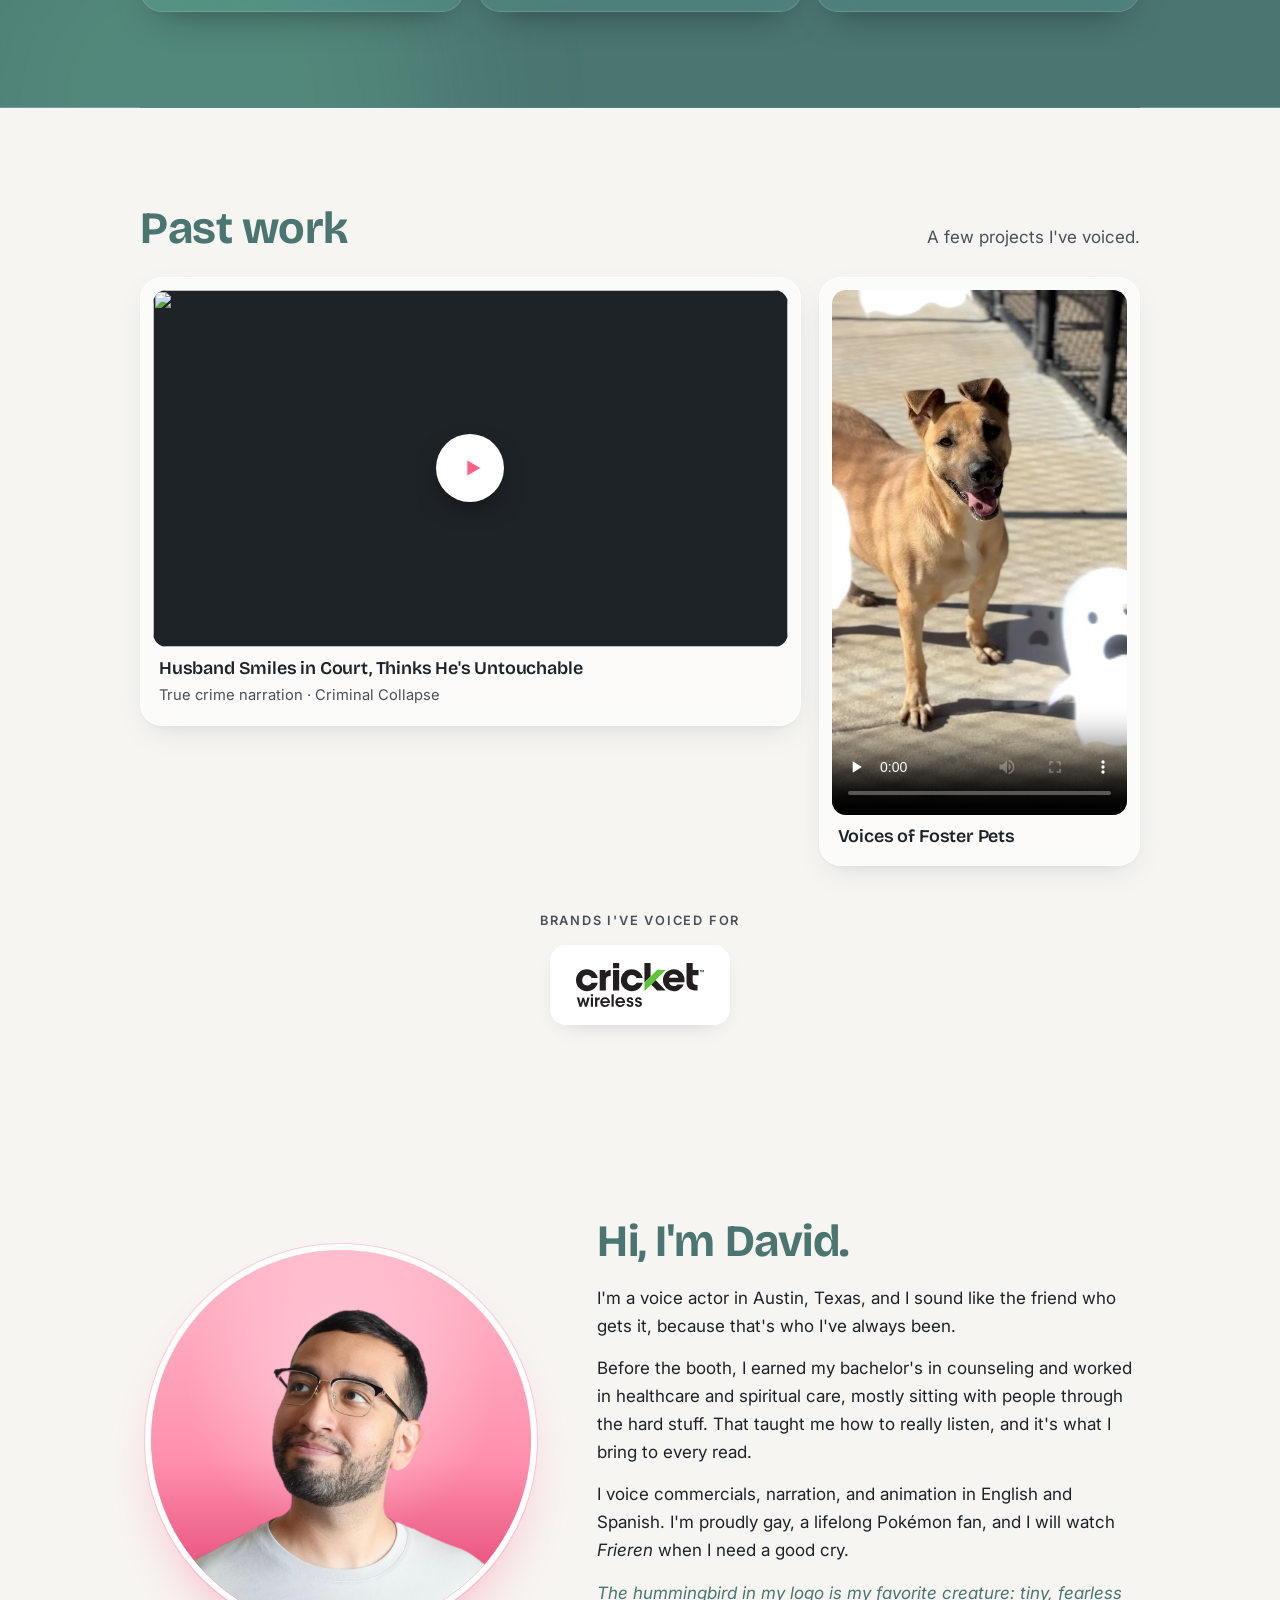
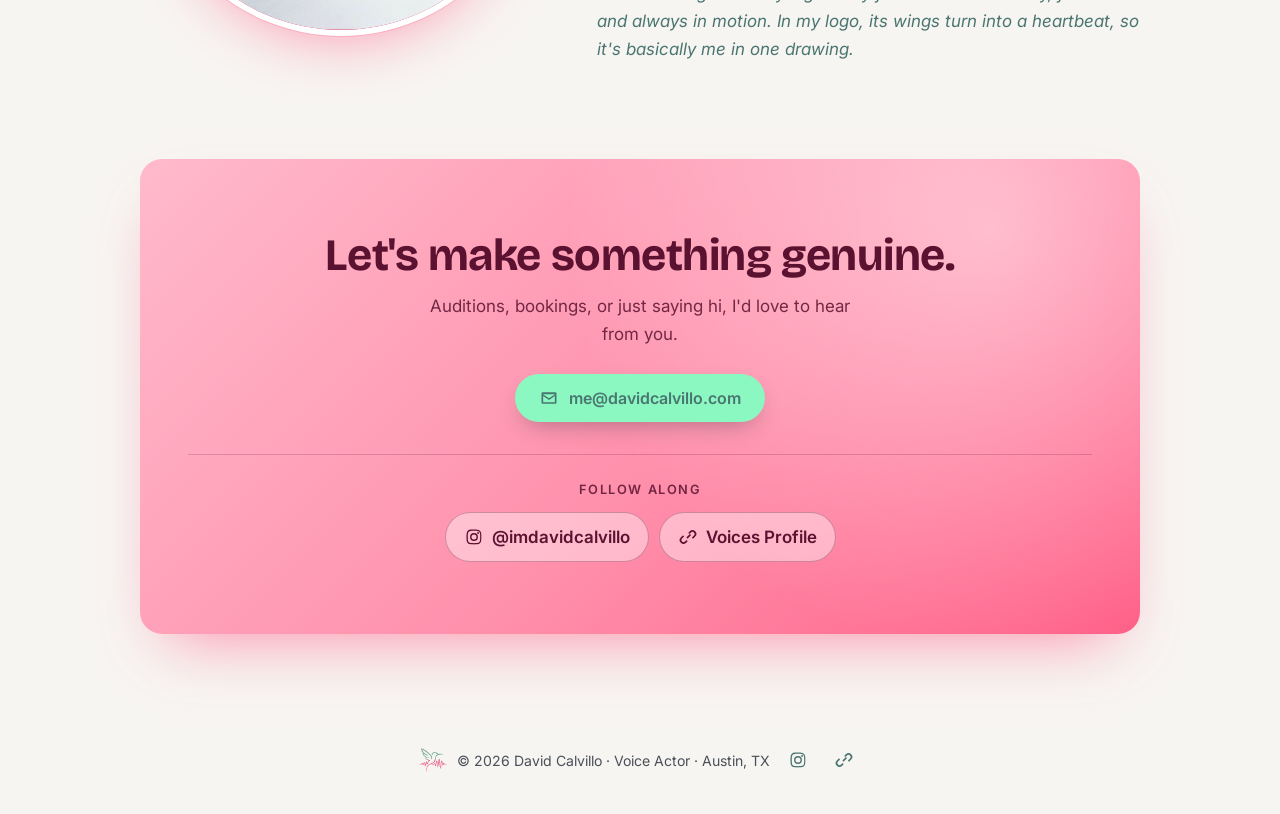
==== commit 3995c71d: "Use colored hummingbird logo as favicon and home screen icon Co-Authored-By: Claude Opus 5.5 <norepl" ====
--- a/index.html
+++ b/index.html
@@ -6,7 +6,10 @@
   <title>David Calvillo | Voice Actor</title>
   <meta name="description" content="David Calvillo is a voice actor in Austin, TX for animation, narration and commercials, in English and Spanish. The voice that listens first.">
   <meta name="theme-color" content="#F7F5F2">
-  <link rel="icon" href="images/logo-mask.png">
+  <link rel="icon" type="image/png" sizes="32x32" href="images/favicon-32.png">
+  <link rel="icon" type="image/png" sizes="64x64" href="images/favicon-64.png">
+  <link rel="icon" type="image/png" sizes="512x512" href="images/icon-512.png">
+  <link rel="apple-touch-icon" href="images/apple-touch-icon.png">
   <link rel="preconnect" href="https://fonts.googleapis.com">
   <link rel="preconnect" href="https://fonts.gstatic.com" crossorigin>
   <link href="https://fonts.googleapis.com/css2?family=Bricolage+Grotesque:opsz,wght@12..96,500;12..96,700&family=Inter:wght@400;500;600&display=swap" rel="stylesheet">
